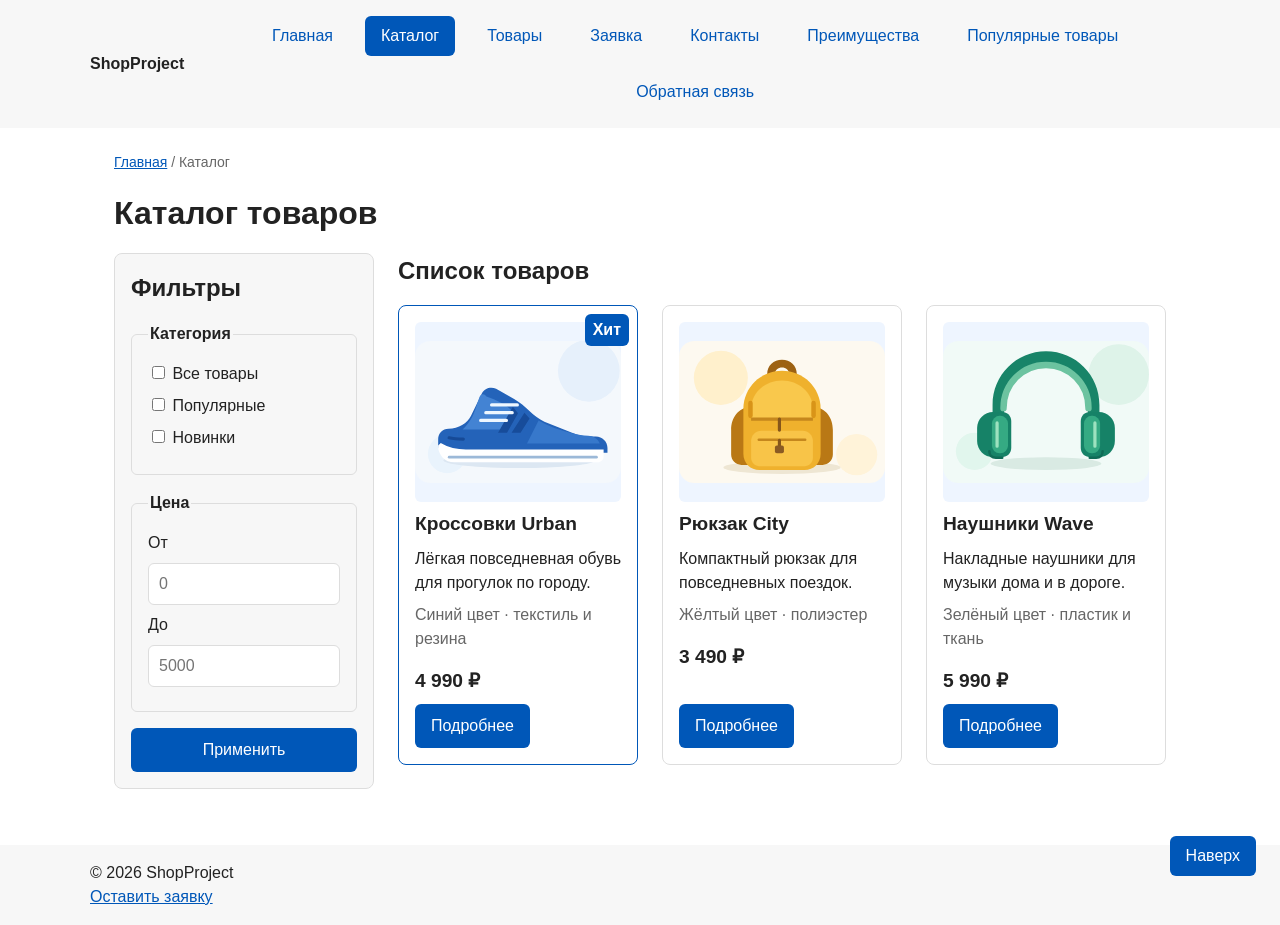
==== practice-8/catalog.html @ d7ff7e76 "fix: prepare HTML CSS project for submission" ====
<!DOCTYPE html>
<html lang="ru">
<head>
  <meta charset="UTF-8">
  <meta name="viewport" content="width=device-width, initial-scale=1.0">
  <title>Каталог товаров — ShopProject</title>
  <meta name="description" content="Каталог товаров ShopProject: кроссовки Urban, рюкзак City и наушники Wave.">
  <link rel="stylesheet" href="css/style.css">
</head>
<body class="page" id="top">
  <header class="site-header">
    <div class="site-header__inner">
      <a class="site-header__logo" href="index.html">ShopProject</a>
      <nav class="site-nav" aria-label="Основная навигация">
        <ul class="site-nav__list">
          <li class="site-nav__item"><a class="site-nav__link" href="index.html">Главная</a></li>
          <li class="site-nav__item"><a class="site-nav__link site-nav__link--active" href="catalog.html" aria-current="page">Каталог</a></li>
          <li class="site-nav__item"><a class="site-nav__link" href="product.html">Товары</a></li>
          <li class="site-nav__item"><a class="site-nav__link" href="order.html">Заявка</a></li>
          <li class="site-nav__item"><a class="site-nav__link" href="contacts.html">Контакты</a></li>
          <li class="site-nav__item"><a class="site-nav__link" href="index.html#advantages">Преимущества</a></li>
          <li class="site-nav__item"><a class="site-nav__link" href="index.html#popular">Популярные товары</a></li>
          <li class="site-nav__item"><a class="site-nav__link" href="index.html#contacts">Обратная связь</a></li>
        </ul>
      </nav>
    </div>
  </header>

  <main class="page__main">
    <nav class="breadcrumbs" aria-label="Хлебные крошки">
      <a class="breadcrumbs__link" href="index.html">Главная</a>
      <span class="breadcrumbs__current" aria-current="page">Каталог</span>
    </nav>
    <h1 class="page__title">Каталог товаров</h1>

    <section class="catalog-layout" aria-label="Каталог товаров">
      <aside class="catalog-filters catalog-filters--sticky">
        <h2 class="catalog-filters__title">Фильтры</h2>
        <form class="filters-form" action="catalog.html" method="get">
          <fieldset class="filters-form__group">
            <legend class="filters-form__legend">Категория</legend>
            <label class="filters-form__label"><input class="filters-form__checkbox" type="checkbox" name="category" value="all"> Все товары</label>
            <label class="filters-form__label"><input class="filters-form__checkbox" type="checkbox" name="category" value="popular"> Популярные</label>
            <label class="filters-form__label"><input class="filters-form__checkbox" type="checkbox" name="category" value="new"> Новинки</label>
          </fieldset>
          <fieldset class="filters-form__group">
            <legend class="filters-form__legend">Цена</legend>
            <label class="filters-form__label" for="price-from">От</label>
            <input class="filters-form__input" id="price-from" name="price-from" type="number" min="0" placeholder="0">
            <label class="filters-form__label" for="price-to">До</label>
            <input class="filters-form__input" id="price-to" name="price-to" type="number" min="0" placeholder="5000">
          </fieldset>
          <button class="button button--primary" type="submit">Применить</button>
        </form>
      </aside>

      <section class="catalog-products">
        <h2 class="catalog-products__title">Список товаров</h2>
        <div class="products-grid">
          <article class="product-card product-card--featured">
          <span class="product-card__badge">Хит</span>
            <div class="product-card__media">
              <img class="product-card__image" src="../images/sneaker.svg" alt="Синие кроссовки Urban" width="320" height="220">
            </div>
            <h3 class="product-card__title">Кроссовки Urban</h3>
            <p class="product-card__description">Лёгкая повседневная обувь для прогулок по городу.</p>
            <p class="product-card__details">Синий цвет · текстиль и резина</p>
            <p class="product-card__price">4 990 ₽</p>
            <a class="button button--primary product-card__link" href="product.html#urban">Подробнее</a>
          </article>

          <article class="product-card">
            <div class="product-card__media">
              <img class="product-card__image" src="../images/backpack.svg" alt="Жёлтый рюкзак City" width="320" height="220">
            </div>
            <h3 class="product-card__title">Рюкзак City</h3>
            <p class="product-card__description">Компактный рюкзак для повседневных поездок.</p>
            <p class="product-card__details">Жёлтый цвет · полиэстер</p>
            <p class="product-card__price">3 490 ₽</p>
            <a class="button button--primary product-card__link" href="product.html#city">Подробнее</a>
          </article>

          <article class="product-card">
            <div class="product-card__media">
              <img class="product-card__image" src="../images/headphones.svg" alt="Зелёные наушники Wave" width="320" height="220">
            </div>
            <h3 class="product-card__title">Наушники Wave</h3>
            <p class="product-card__description">Накладные наушники для музыки дома и в дороге.</p>
            <p class="product-card__details">Зелёный цвет · пластик и ткань</p>
            <p class="product-card__price">5 990 ₽</p>
            <a class="button button--primary product-card__link" href="product.html#wave">Подробнее</a>
          </article>
        </div>
      </section>
    </section>
  </main>

  <footer class="site-footer" id="contacts">
    <p class="site-footer__text">&copy; 2026 ShopProject</p>
    <p class="site-footer__text"><a class="site-footer__link" href="order.html">Оставить заявку</a></p>
  </footer>
  <a class="back-to-top" href="#top">Наверх</a>
</body>
</html>
---- practice-8/css/style.css ----
/* 1. Переменные проекта */
:root {
  --color-bg: #fff;
  --color-text: #222;
  --color-muted: #666;
  --color-primary: #0057b8;
  --color-primary-dark: #003f86;
  --color-border: #ddd;
  --color-surface: #f7f7f7;
  --color-surface-accent: #eef5ff;
  --color-danger: #b00020;
  --color-success: #168a2f;
  --color-success-bg: #eefaf0;
  --color-backdrop: rgba(0, 0, 0, 0.5);
  --space-xs: 4px;
  --space-sm: 8px;
  --space-md: 16px;
  --space-lg: 24px;
  --space-xl: 32px;
  --space-section: 48px;
  --space-control-y: 10px;
  --space-control-x: 12px;
  --radius-sm: 6px;
  --radius-md: 8px;
  --radius-lg: 12px;
  --container-width: 1100px;
}

/* 2. Базовые стили */
* {
  box-sizing: border-box;
}

.page {
  margin: 0;
  color: var(--color-text);
  background: var(--color-bg);
  font: 16px/1.5 Arial, sans-serif;
}

.site-header,
.site-footer {
  padding: var(--space-md) var(--space-lg);
  background: var(--color-surface);
}

.site-header__inner,
.page__main,
.site-footer__text {
  max-width: var(--container-width);
  margin: 0 auto;
}

.page__main {
  padding: var(--space-lg);
}

.page__title,
.hero__title {
  margin: 0 0 var(--space-md);
}

/* 3. Общие элементы интерфейса */
a {
  color: var(--color-primary);
}

a:hover {
  color: var(--color-primary-dark);
}

a:focus-visible,
button:focus-visible,
input:focus-visible,
select:focus-visible,
textarea:focus-visible,
.comparison:focus-visible {
  outline: 2px solid var(--color-primary);
  outline-offset: 3px;
}

.button {
  display: inline-block;
  padding: var(--space-control-y) var(--space-md);
  border: 0;
  border-radius: var(--radius-sm);
  font: inherit;
  text-align: center;
  text-decoration: none;
  cursor: pointer;
}

.button--primary {
  color: var(--color-bg);
  background: var(--color-primary);
}

.button--primary:not(:disabled):hover {
  color: var(--color-bg);
  background: var(--color-primary-dark);
}

.button--secondary {
  color: var(--color-text);
  background: var(--color-surface);
}

.button--secondary:not(:disabled):hover {
  color: var(--color-text);
  background: var(--color-border);
}

.button:disabled,
.button--disabled {
  opacity: 0.6;
  cursor: not-allowed;
}

/* 4. Компоненты страницы */
.site-header__inner {
  display: flex;
  align-items: center;
  justify-content: space-between;
  gap: var(--space-md);
}

.site-header__logo {
  color: var(--color-text);
  font-weight: bold;
  text-decoration: none;
}

.site-header__logo:hover {
  color: var(--color-primary-dark);
}

.site-nav__list {
  display: flex;
  flex-wrap: wrap;
  justify-content: center;
  align-items: center;
  gap: var(--space-md);
  margin: 0;
  padding: 0;
  list-style: none;
}

.site-nav__link {
  display: inline-block;
  padding: var(--space-sm) var(--space-md);
  border-radius: var(--radius-sm);
  color: var(--color-primary);
  text-decoration: none;
}

.site-nav__link:hover {
  color: var(--color-bg);
  background: var(--color-primary);
}

.hero {
  margin-bottom: var(--space-section);
  padding: var(--space-xl) var(--space-lg);
  border-radius: var(--radius-lg);
  background: var(--color-surface-accent);
}

.hero__description {
  margin: 0 0 var(--space-lg);
}

.section {
  margin-bottom: var(--space-section);
}

.section__title {
  margin: 0 0 var(--space-lg);
}

.advantages-list {
  margin: 0;
  padding-left: var(--space-lg);
}

.advantages-list__item + .advantages-list__item {
  margin-top: var(--space-sm);
}

.products-grid {
  display: grid;
  grid-template-columns: repeat(3, minmax(0, 1fr));
  gap: var(--space-lg);
}

.product-card {
  display: flex;
  position: relative;
  flex-direction: column;
  gap: var(--space-sm);
  min-width: 0;
  margin-bottom: 0;
  padding: var(--space-md);
  border: 1px solid var(--color-border);
  border-radius: var(--radius-md);
  background: var(--color-bg);
}

.product-card:hover {
  border-color: var(--color-primary);
}

.product-card__media {
  display: flex;
  align-items: center;
  justify-content: center;
  height: 180px;
  overflow: hidden;
  border-radius: var(--radius-sm);
  background: var(--color-surface-accent);
}

.product-card__image {
  max-width: 100%;
  max-height: 100%;
  object-fit: contain;
}

.product-card__title,
.product-card__description,
.product-card__details {
  margin: 0;
}

.product-card__title {
  font-size: 1.2rem;
}

.product-card__details {
  color: var(--color-muted);
}

.product-card__price {
  margin: 0;
  padding-top: var(--space-sm);
  font-size: 1.2rem;
  font-weight: bold;
}

.product-card__button,
.product-card__link {
  margin-top: auto;
  align-self: flex-start;
}

.comparison {
  max-width: 100%;
  overflow-x: auto;
}

.comparison-table {
  width: 100%;
  min-width: 640px;
  border-collapse: collapse;
}

.comparison-table__cell {
  padding: var(--space-control-y) var(--space-control-x);
  border: 1px solid var(--color-border);
  text-align: left;
}

.comparison-table__head {
  background: var(--color-surface-accent);
}

.comparison-table__row:nth-child(even) {
  background: var(--color-surface);
}

.aside-info {
  padding: var(--space-md);
  border-left: 4px solid var(--color-primary);
  background: var(--color-surface);
}

.aside-info__title {
  margin-top: 0;
}

.aside-info__text {
  margin-bottom: 0;
}

@media (max-width: 600px) {
  .site-header__inner {
    align-items: flex-start;
    flex-direction: column;
  }

  .page__main {
    padding: var(--space-md);
  }

  .section,
  .hero {
    margin-bottom: var(--space-xl);
  }

  .hero {
    padding: var(--space-lg) var(--space-md);
  }
}

/* 5. Форма и модальное окно */
.order-dialog {
  width: min(calc(100% - var(--space-xl)), 560px);
  max-height: calc(100vh - var(--space-xl));
  padding: var(--space-lg);
  overflow-y: auto;
  border: none;
  border-radius: var(--radius-lg);
  color: var(--color-text);
  background: var(--color-bg);
}

.order-dialog::backdrop {
  background: var(--color-backdrop);
}

.order-dialog__title {
  margin-top: 0;
}

.order-form {
  margin: 0;
}

.order-form__field {
  margin-bottom: var(--space-md);
}

.order-form__label {
  display: block;
  margin-bottom: var(--space-xs);
}

.order-form__input,
.order-form__select,
.order-form__textarea {
  display: block;
  width: 100%;
  padding: var(--space-control-y) var(--space-control-x);
  border: 1px solid var(--color-border);
  border-radius: var(--radius-sm);
  color: var(--color-text);
  background: var(--color-bg);
  font: inherit;
}

.order-form__input:hover,
.order-form__select:hover,
.order-form__textarea:hover,
.order-form__input:focus,
.order-form__select:focus,
.order-form__textarea:focus {
  border-color: var(--color-primary);
}

.order-form__textarea {
  resize: vertical;
}

.order-form__hint {
  display: block;
  margin-top: var(--space-xs);
  color: var(--color-muted);
}

.order-form__field--checkbox {
  display: flex;
  align-items: flex-start;
  gap: var(--space-sm);
}

.order-form__checkbox {
  flex: 0 0 auto;
  width: auto;
  margin: 6px 0 0;
  accent-color: var(--color-primary);
}

.order-form__label--checkbox {
  margin-bottom: 0;
}

.order-form__input[aria-invalid="true"],
.order-form__select[aria-invalid="true"],
.order-form__textarea[aria-invalid="true"] {
  border-color: var(--color-danger);
}

.order-form__checkbox[aria-invalid="true"] {
  outline: 2px solid var(--color-danger);
  outline-offset: 2px;
}

.order-form__actions {
  display: flex;
  flex-wrap: wrap;
  gap: var(--space-control-x);
  margin-top: var(--space-lg);
}

.success-message {
  margin: var(--space-lg) 0 0;
  padding: var(--space-md);
  border-left: 4px solid var(--color-success);
  background: var(--color-success-bg);
}

html {
  scroll-behavior: smooth;
}

:target {
  outline: 2px dashed var(--color-primary);
  outline-offset: 4px;
}

.breadcrumbs {
  max-width: var(--container-width);
  margin: 0 auto var(--space-md);
  font-size: 14px;
  color: var(--color-muted);
}

.breadcrumbs__link {
  color: var(--color-primary);
}

.breadcrumbs__current::before {
  content: " / ";
  color: var(--color-muted);
}


.contacts-info {
  font-style: normal;
}

.catalog-layout {
  display: grid;
  grid-template-columns: 260px minmax(0, 1fr);
  grid-template-areas: "filters products";
  gap: var(--space-lg);
  max-width: var(--container-width);
  margin: 0 auto var(--space-xl);
  align-items: start;
}

.catalog-filters {
  grid-area: filters;
  padding: var(--space-md);
  border: 1px solid var(--color-border);
  border-radius: var(--radius-md);
  background: var(--color-surface);
}

.catalog-products {
  grid-area: products;
  min-width: 0;
}

.catalog-filters__title,
.catalog-products__title {
  margin: 0 0 var(--space-md);
}

.filters-form {
  display: grid;
  gap: var(--space-md);
}

.filters-form__group {
  margin: 0;
  padding: var(--space-md);
  border: 1px solid var(--color-border);
  border-radius: var(--radius-sm);
}

.filters-form__legend {
  font-weight: bold;
}

.filters-form__label {
  display: block;
  margin-bottom: var(--space-sm);
}

.filters-form__checkbox {
  accent-color: var(--color-primary);
}

.filters-form__input {
  width: 100%;
  margin-bottom: var(--space-sm);
  padding: var(--space-sm) var(--space-control-y);
  border: 1px solid var(--color-border);
  border-radius: var(--radius-sm);
  color: var(--color-text);
  background: var(--color-bg);
  font: inherit;
}

.site-nav__link--active {
  color: var(--color-bg);
  background: var(--color-primary);
}

.product-card--featured {
  border-color: var(--color-primary);
}

.product-card__badge {
  position: absolute;
  top: var(--space-sm);
  right: var(--space-sm);
  z-index: 1;
  padding: var(--space-xs) var(--space-sm);
  border-radius: var(--radius-sm);
  color: var(--color-bg);
  background: var(--color-primary);
  font-weight: bold;
}

.catalog-filters--sticky {
  position: sticky;
  top: var(--space-md);
}

.back-to-top {
  position: fixed;
  right: var(--space-lg);
  bottom: var(--space-lg);
  z-index: 10;
  padding: var(--space-sm) var(--space-md);
  border-radius: var(--radius-sm);
  color: var(--color-bg);
  background: var(--color-primary);
  text-decoration: none;
}

.back-to-top:hover {
  color: var(--color-bg);
  background: var(--color-primary-dark);
}

.comparison-table__caption,
.product-table__caption {
  margin-bottom: var(--space-sm);
  font-weight: bold;
  text-align: left;
}

.product-details {
  display: grid;
  grid-template-columns: 320px minmax(0, 1fr);
  gap: var(--space-lg);
  align-items: start;
  margin-bottom: var(--space-section);
}

.product-details__media {
  padding: var(--space-md);
  border-radius: var(--radius-md);
  background: var(--color-surface-accent);
}

.product-details__image {
  display: block;
  width: 100%;
  height: auto;
}

.product-details__title {
  margin: 0 0 var(--space-md);
}

.product-details__description {
  margin: 0 0 var(--space-md);
}

.product-details__price {
  margin: 0 0 var(--space-lg);
  font-size: 1.5rem;
  font-weight: bold;
}

.product-table {
  width: 100%;
  margin-bottom: var(--space-lg);
  border-collapse: collapse;
}

.product-table__head {
  background: var(--color-surface-accent);
}

.product-table__cell {
  padding: var(--space-control-y) var(--space-control-x);
  border: 1px solid var(--color-border);
  text-align: left;
}

.order-form--page {
  max-width: 560px;
}
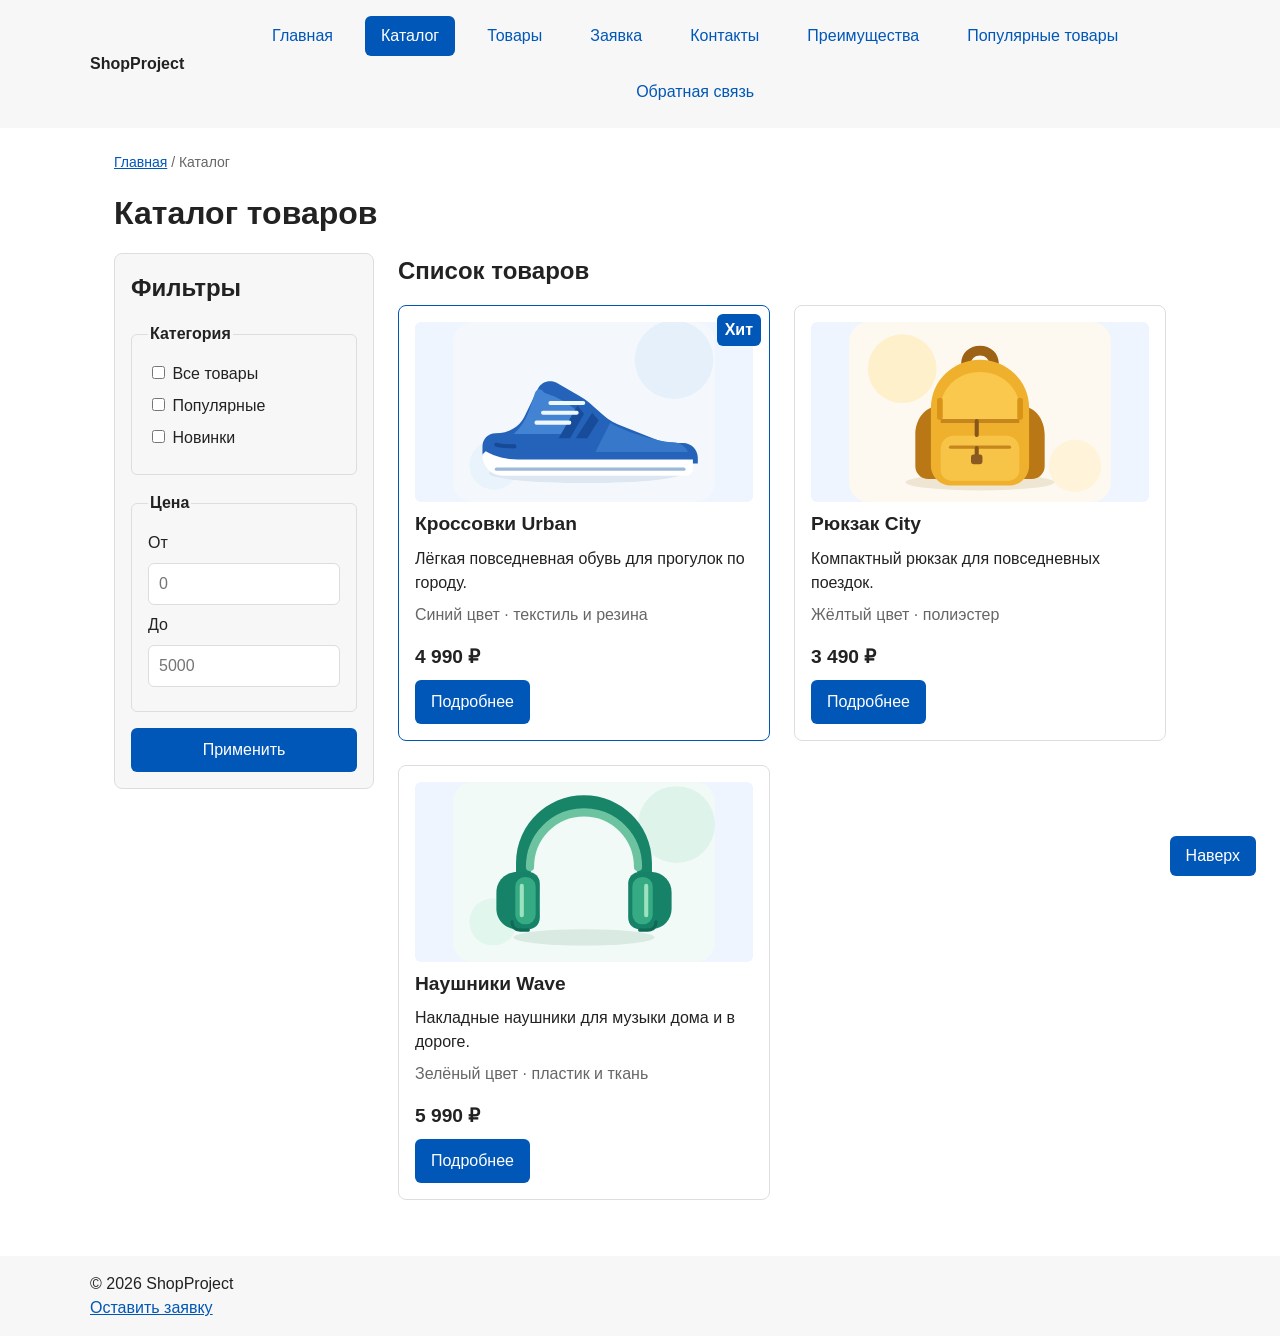
==== commit 79b59bd3: "fix: clarify four defense points and enable sticky catalog" ====
--- a/practice-8/catalog.html
+++ b/practice-8/catalog.html
@@ -56,7 +56,7 @@
 
       <section class="catalog-products">
         <h2 class="catalog-products__title">Список товаров</h2>
-        <div class="products-grid">
+        <div class="products-grid products-grid--catalog">
           <article class="product-card product-card--featured">
           <span class="product-card__badge">Хит</span>
             <div class="product-card__media">
--- a/practice-8/css/style.css
+++ b/practice-8/css/style.css
@@ -538,6 +538,10 @@
   top: var(--space-md);
 }
 
+.products-grid--catalog {
+  grid-template-columns: repeat(2, minmax(0, 1fr));
+}
+
 .back-to-top {
   position: fixed;
   right: var(--space-lg);
